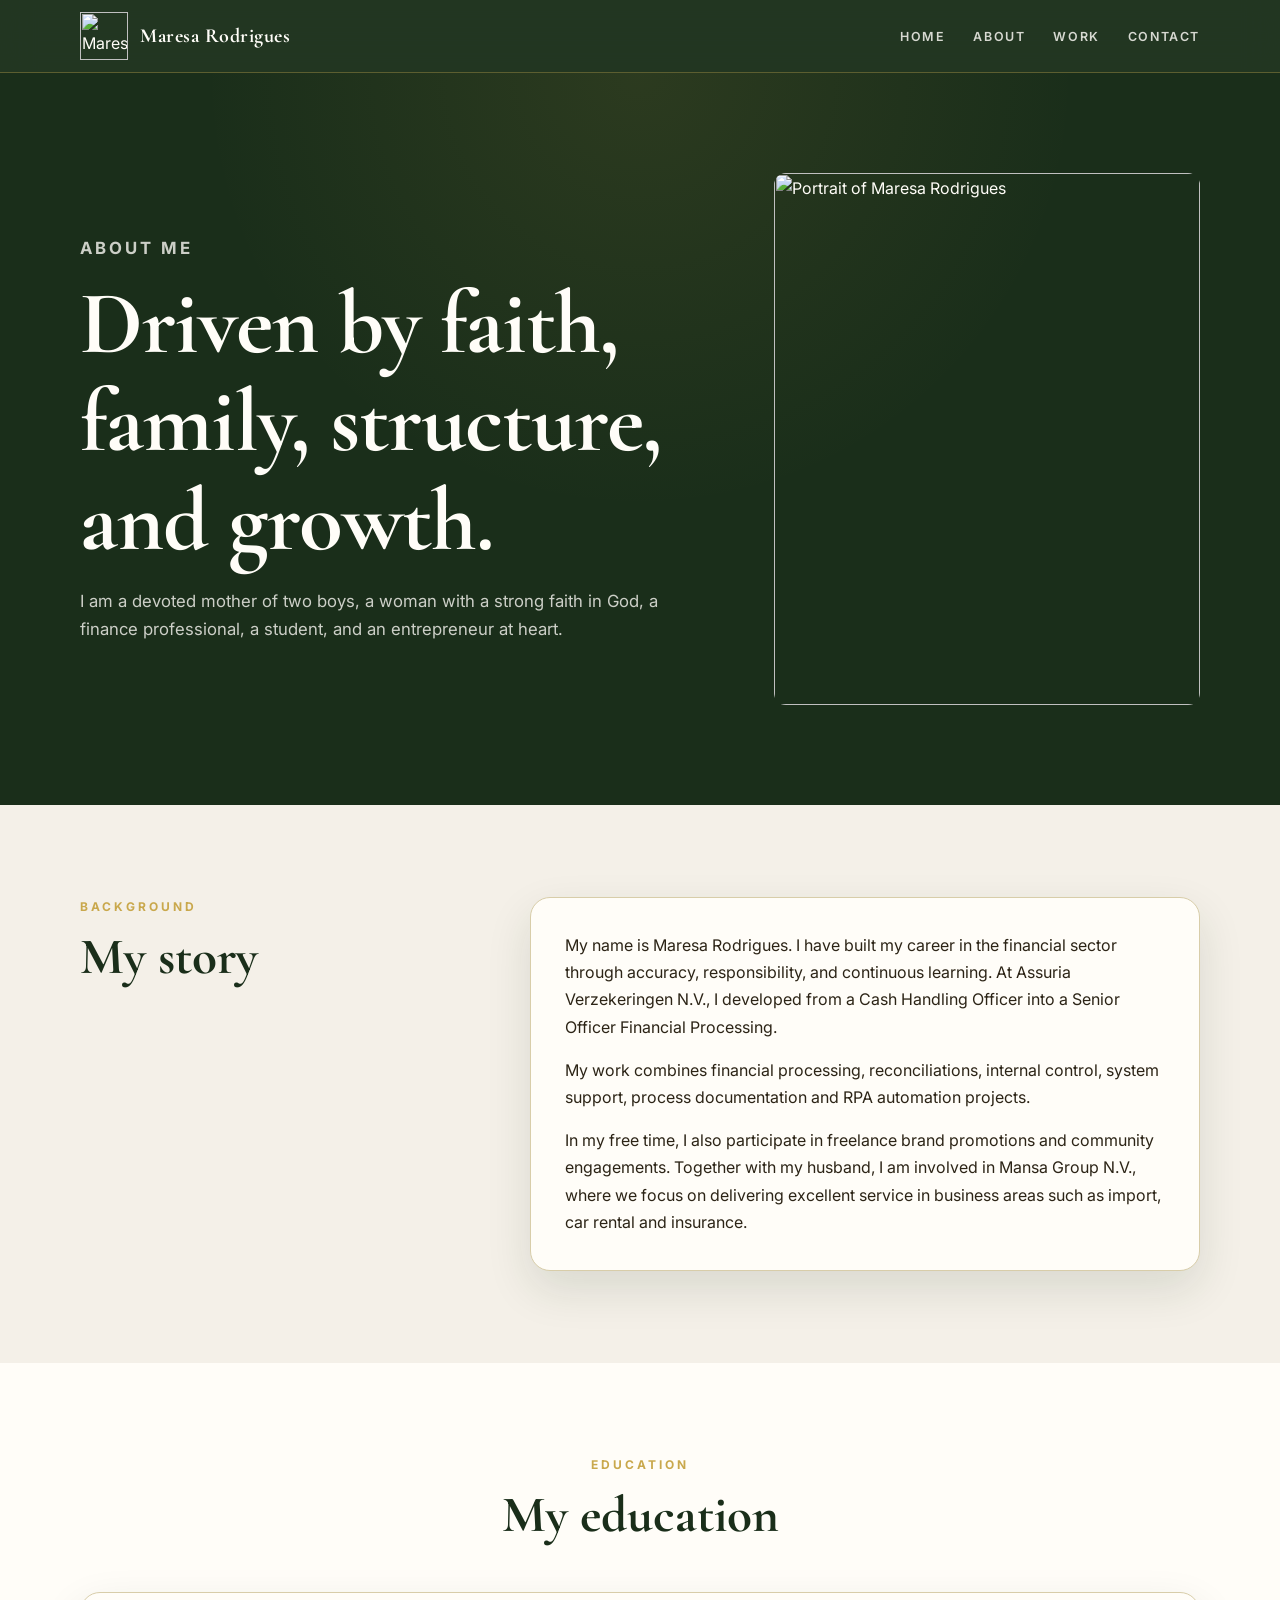
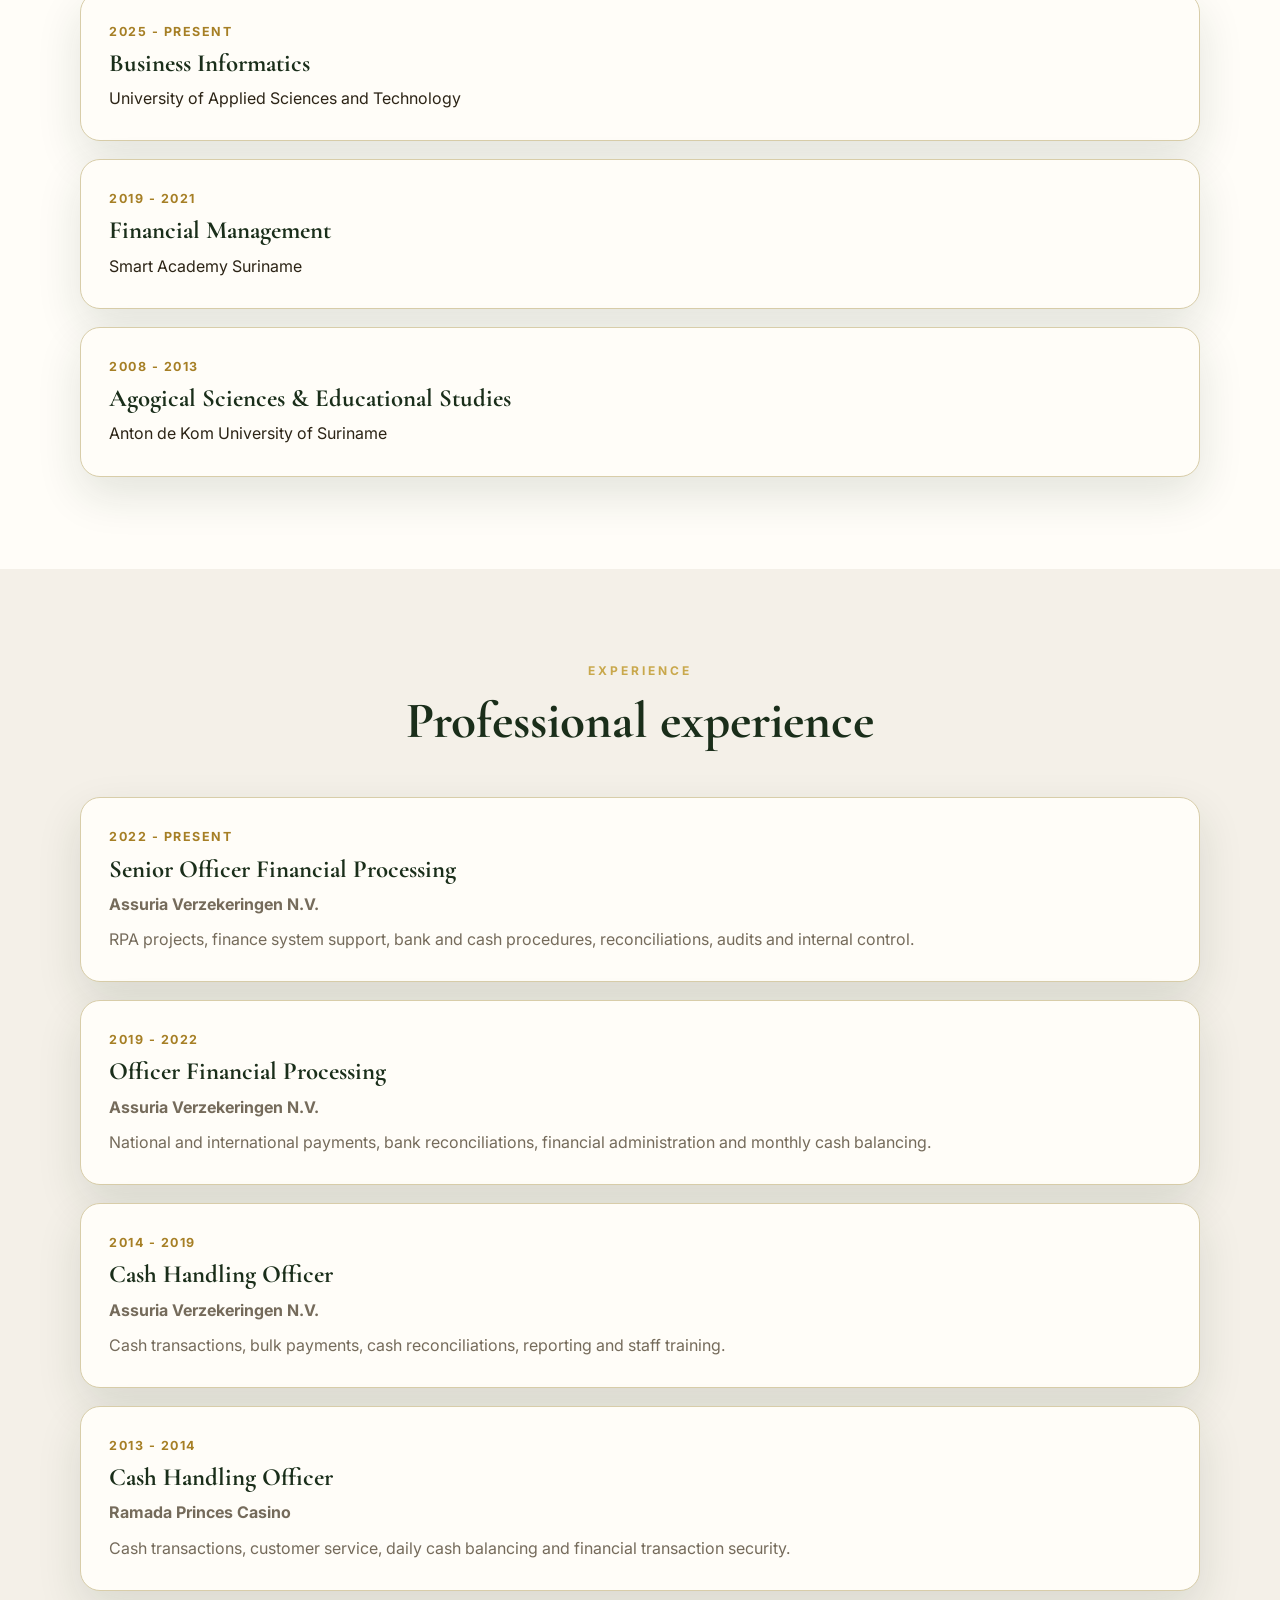
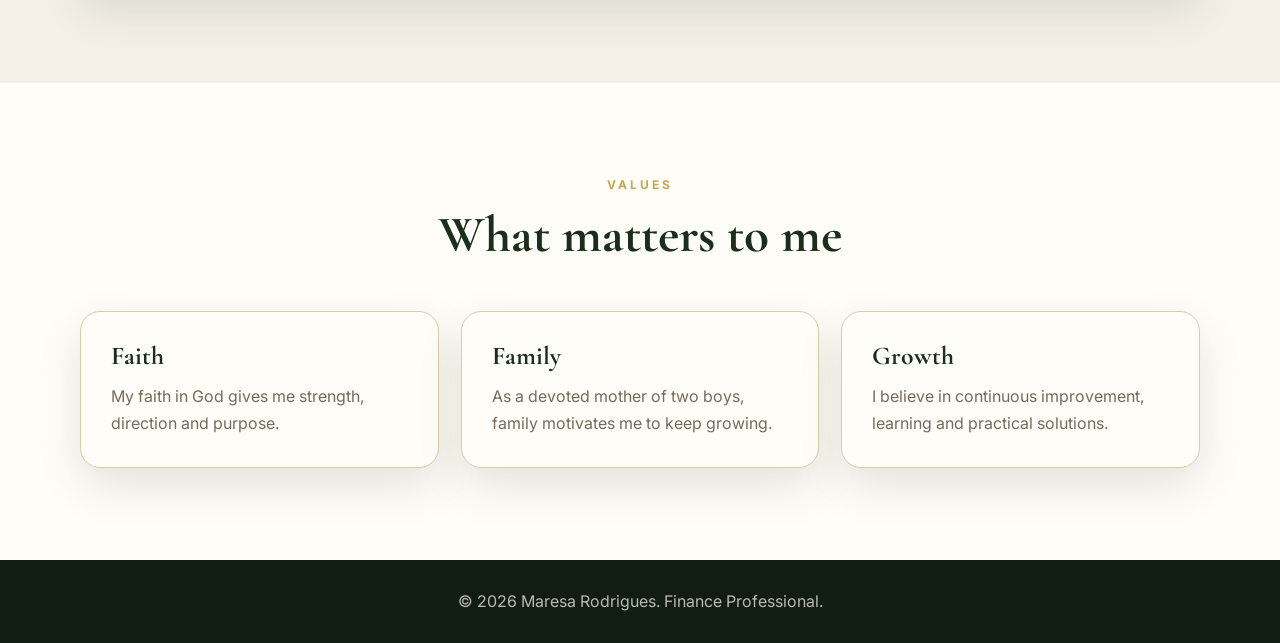
==== about.html @ 44589021 "Initial portfolio upload" ====
<html lang="en">
    <head>
  <head>
  <meta charset="utf-8"/>
  <meta content="width=device-width, initial-scale=1.0" name="viewport"/>
  <meta content="Digital portfolio of Maresa Rodrigues, Business Process and Automation Specialist." name="description"/>
  <meta content="Maresa Rodrigues" name="author"/>
  <link href="https://fonts.googleapis.com" rel="preconnect"/>
  <link crossorigin="" href="https://fonts.gstatic.com" rel="preconnect"/>
  <link href="https://fonts.googleapis.com/css2?family=Cormorant+Garamond:wght@500;600;700&amp;family=Inter:wght@300;400;500;600;700&amp;display=swap" rel="stylesheet"/>
  <link href="./css/main.css" rel="stylesheet"/>
  <link href="./css/about.css" rel="stylesheet"/>
  <title>
   About | Maresa Rodrigues
  </title>
 </head>
 <body>
  <header class="site-header">
   <div class="header-inner">
    <a class="logo" href="./index.html">
     <img alt="Maresa Rodrigues Logo" class="logo-image" src="./images/mmr-circle-logo-1.png"/>
     <span class="logo-name">
      Maresa Rodrigues
     </span>
    </a>
    <button aria-controls="site-nav" aria-expanded="false" class="menu-toggle" id="menu-toggle">
     <span>
     </span>
     <span>
     </span>
     <span>
     </span>
    </button>
    <nav class="site-nav" id="site-nav">
     <ul>
      <li>
       <a href="./index.html">
        Home
       </a>
      </li>
      <li>
       <a href="./about.html">
        About
       </a>
      </li>
      <li>
       <a href="./work.html">
        Work
       </a>
      </li>
      <li>
       <a href="./contact.html">
        Contact
       </a>
      </li>
     </ul>
    </nav>
   </div>
  </header>
  <main>
   <section class="page-hero">
    <div class="container page-hero-grid">
     <div>
      <p class="eyebrow">
       About me
      </p>
      <h1>
       Driven by faith, family, structure, and growth.
      </h1>
      <p>
       I am a devoted mother of two boys, a woman with a strong faith in God, a finance professional, a student, and an entrepreneur at heart.
      </p>
     </div>
     <img alt="Portrait of Maresa Rodrigues" class="page-portrait" src="./images/profile-pic-2.jpeg"/>
    </div>
   </section>
   <section class="section">
    <div class="container two-columns">
     <div>
      <p class="eyebrow">
       Background
      </p>
      <h2>
       My story
      </h2>
     </div>
     <div class="text-card">
      <p>
       My name is Maresa Rodrigues. I have built my career in the financial sector through accuracy, responsibility, and continuous learning. 
       At Assuria Verzekeringen N.V., I developed from a Cash Handling Officer into a Senior Officer Financial Processing.
      </p>
      <p>
       My work combines financial processing, reconciliations, internal control, system support, process documentation and RPA automation projects.
      </p>
      <p>
       In my free time, I also participate in freelance brand promotions and community engagements. 
       Together with my husband, I am involved in Mansa Group N.V., where we focus on delivering excellent service in business areas such as import, car rental and insurance.
      </p>
     </div>
    </div>
   </section>
   <section class="section soft-bg">
    <div class="container">
     <div class="section-header">
      <p class="eyebrow">
       Education
      </p>
      <h2>
       My education
      </h2>
     </div>
     <div class="timeline-list">
      <article class="timeline-card">
       <span>
        2025 - Present
       </span>
       <h3>
        Business Informatics
       </h3>
       <p>
        University of Applied Sciences and Technology
       </p>
      </article>
      <article class="timeline-card">
       <span>
        2019 - 2021
       </span>
       <h3>
        Financial Management
       </h3>
       <p>
        Smart Academy Suriname
       </p>
      </article>
      <article class="timeline-card">
       <span>
        2008 - 2013
       </span>
       <h3>
        Agogical Sciences &amp; Educational Studies
       </h3>
       <p>
        Anton de Kom University of Suriname
       </p>
      </article>
     </div>
    </div>
   </section>
<section class="section">
    <div class="container">
     <div class="section-header">
      <p class="eyebrow">
       Experience
      </p>
      <h2>
       Professional experience
      </h2>
     </div>
     <div class="experience-stack">
      <article class="experience-card">
       <span>
        2022 - Present
       </span>
       <h3>
        Senior Officer Financial Processing
       </h3>
       <p class="company">
        Assuria Verzekeringen N.V.
       </p>
       <p>
        RPA projects, finance system support, bank and cash procedures, reconciliations, audits and internal control.
       </p>
      </article>
      <article class="experience-card">
       <span>
        2019 - 2022
       </span>
       <h3>
        Officer Financial Processing
       </h3>
       <p class="company">
        Assuria Verzekeringen N.V.
       </p>
       <p>
        National and international payments, bank reconciliations, financial administration and monthly cash balancing.
       </p>
      </article>
      <article class="experience-card">
       <span>
        2014 - 2019
       </span>
       <h3>
        Cash Handling Officer
       </h3>
       <p class="company">
        Assuria Verzekeringen N.V.
       </p>
       <p>
        Cash transactions, bulk payments, cash reconciliations, reporting and staff training.
       </p>
      </article>
      <article class="experience-card">
       <span>
        2013 - 2014
       </span>
       <h3>
        Cash Handling Officer
       </h3>
       <p class="company">
        Ramada Princes Casino
       </p>
       <p>
        Cash transactions, customer service, daily cash balancing and financial transaction security.
       </p>
      </article>
     </div>
    </div>
   </section>
    <section class="section soft-bg">
    <div class="container">
     <div class="section-header">
      <p class="eyebrow">
       Values
      </p>
      <h2>
       What matters to me
      </h2>
     </div>
     <div class="cards-grid three">
      <article class="info-card">
       <h3>
        Faith
       </h3>
       <p>
        My faith in God gives me strength, direction and purpose.
       </p>
      </article>
      <article class="info-card">
       <h3>
        Family
       </h3>
       <p>
        As a devoted mother of two boys, family motivates me to keep growing.
       </p>
      </article>
      <article class="info-card">
       <h3>
        Growth
       </h3>
       <p>
        I believe in continuous improvement, learning and practical solutions.
       </p>
      </article>
     </div>
    </div>
   </section>
     </main>
  <footer class="site-footer">
   <p>
    &copy; 2026 Maresa Rodrigues. Finance Professional.
   </p>
  </footer>
  <script src="./js/main.js">
  </script>
</body>

</html>
---- css/main.css ----
:root {
  --clr-dark:#1a2e1a;
  --clr-dark-soft:#243324;
  --clr-cream:#f4f0e8;
  --clr-gold:#c9a84c;
  --clr-gold-dark:#a67f25;
  --clr-white:#fffdf8;
  --clr-text:#2c2416;
  --clr-muted:#756b5b;
  --clr-border:#d8cda9;
  --font-serif:"Cormorant Garamond", Georgia, serif;
  --font-sans:"Inter", Arial, sans-serif;
  --shadow:0 18px 45px rgba(26, 46, 26, .12);
  --radius:20px;
  --max-width:1120px
}
* {
  margin:0;
  padding:0;
  box-sizing:border-box
}
html {
  scroll-behavior:smooth
}
body {
  font-family:var(--font-sans);
  line-height:1.7;
  color:var(--clr-text);
  background-color:var(--clr-cream)
}
img {
  max-width:100%;
  display:block
}
a {
  color:inherit
}
.container {
  width:min(100% - 40px, var(--max-width));
  margin-inline:auto
}
.site-header {
  position:sticky;
  top:0;
  z-index:100;
  background-color:rgba(26, 46, 26, .96);
  border-bottom:1px solid rgba(201, 168, 76, .35);
  backdrop-filter:blur(16px)
}
.header-inner {
  width:min(100% - 40px, var(--max-width));
  height:72px;
  margin-inline:auto;
  display:flex;
  align-items:center;
  justify-content:space-between
}
.logo {
  display:flex;
  align-items:center;
  gap:12px;
  color:var(--clr-white);
  text-decoration:none
}
.logo-image {
  width:48px;
  height:48px;
  object-fit:contain;
  flex-shrink:0
}
.logo-name {
  font-family:var(--font-serif);
  font-size:1.25rem;
  font-weight:700;
  letter-spacing:.5px
}
.site-nav ul {
  list-style:none;
  display:flex;
  gap:28px
}
.site-nav a {
  color:rgba(255, 253, 248, .82);
  text-decoration:none;
  text-transform:uppercase;
  font-size:.78rem;
  font-weight:600;
  letter-spacing:1.6px;
  border-bottom:1px solid transparent;
  padding-bottom:4px
}
.site-nav a:hover {
  color:var(--clr-gold);
  border-bottom-color:var(--clr-gold)
}
.menu-toggle {
  display:none;
  background:transparent;
  border:0;
  cursor:pointer
}
.menu-toggle span {
  display:block;
  width:26px;
  height:2px;
  background:var(--clr-white);
  margin:6px 0
}
.hero, .page-hero {
  background:radial-gradient(circle at top, rgba(201, 168, 76, .10), transparent 45%), var(--clr-dark);
  color:var(--clr-white);
  padding:100px 0
}
.hero-grid, .page-hero-grid {
  display:grid;
  grid-template-columns:1.2fr .8fr;
  gap:56px;
  align-items:center
}
.eyebrow {
  color:var(--clr-gold);
  text-transform:uppercase;
  letter-spacing:3px;
  font-size:.75rem;
  font-weight:700;
  margin-bottom:12px
}
h1, h2, h3 {
  font-family:var(--font-serif);
  color:var(--clr-dark);
  line-height:1.1
}
.hero h1, .page-hero h1 {
  color:var(--clr-white);
  font-size:clamp(3rem, 7vw, 5.8rem);
  letter-spacing:-1px;
  margin-bottom:16px
}
.hero h2 {
  color:var(--clr-gold);
  font-size:clamp(1.5rem, 3vw, 2.4rem);
  margin-bottom:18px
}
.hero-text, .page-hero p {
  max-width:680px;
  color:rgba(255, 253, 248, .78);
  font-size:1.05rem
}
.hero-buttons {
  margin-top:32px;
  display:flex;
  gap:16px;
  flex-wrap:wrap
}
.btn {
  display:inline-block;
  padding:13px 28px;
  border-radius:999px;
  text-decoration:none;
  text-transform:uppercase;
  font-size:.78rem;
  font-weight:700;
  letter-spacing:1.4px;
  border:1px solid transparent;
  cursor:pointer
}
.btn-primary {
  background-color:var(--clr-gold);
  color:var(--clr-dark);
  border-color:var(--clr-gold)
}
.btn-primary:hover {
  background-color:var(--clr-gold-dark);
  border-color:var(--clr-gold-dark);
  color:var(--clr-white)
}
.btn-secondary {
  border-color:rgba(201, 168, 76, .55);
  color:var(--clr-white)
}
.btn-secondary:hover {
  border-color:var(--clr-gold);
  color:var(--clr-gold)
}
.hero-image-card {
  border:1px solid rgba(201, 168, 76, .45);
  padding:12px;
  border-radius:var(--radius);
  background:rgba(255, 253, 248, .06)
}
.hero-image-card img, .page-portrait {
  border-radius:calc(var(--radius) - 8px);
  aspect-ratio:4/5;
  object-fit:cover
}
.section {
  padding:92px 0
}
.soft-bg {
  background-color:var(--clr-white)
}
.section-header {
  text-align:center;
  max-width:720px;
  margin:0 auto 48px
}
.section-header h2, .section h2 {
  font-size:clamp(2rem, 4vw, 3.2rem)
}
.two-columns {
  display:grid;
  grid-template-columns:.75fr 1.25fr;
  gap:48px;
  align-items:start
}
.text-card, .info-card, .feature-card, .timeline-card, .experience-card {
  background:var(--clr-white);
  border:1px solid var(--clr-border);
  border-radius:var(--radius);
  box-shadow:var(--shadow)
}
.text-card {
  padding:34px
}
.text-card p+p {
  margin-top:16px
}
.cards-grid {
  display:grid;
  gap:22px
}
.cards-grid.three {
  grid-template-columns:repeat(3, 1fr)
}
.info-card {
  padding:30px
}
.info-card h3 {
  font-size:1.6rem;
  margin-bottom:12px
}
.info-card p {
  color:var(--clr-muted)
}
.feature-grid {
  display:grid;
  gap:28px
}
.feature-card {
  display:grid;
  grid-template-columns:.85fr 1fr;
  gap:30px;
  padding:22px;
  align-items:center
}
.feature-card img {
  border-radius:14px;
  aspect-ratio:4/3;
  object-fit:cover
}
.feature-card h3 {
  font-size:2rem;
  margin-bottom:12px
}
.feature-card p {
  color:var(--clr-muted)
}
.text-link {
  color:var(--clr-gold-dark);
  font-weight:700;
  display:inline-block;
  margin-top:14px
}
.pill-list {
  list-style:none;
  display:flex;
  flex-wrap:wrap;
  gap:14px;
  justify-content:center
}
.pill-list li {
  border:1px solid var(--clr-border);
  background-color:var(--clr-cream);
  color:var(--clr-dark);
  padding:11px 18px;
  border-radius:999px;
  font-weight:600
}
.site-footer {
  background-color:#111d11;
  color:rgba(255, 253, 248, .7);
  text-align:center;
  padding:28px 0
}
.timeline-list, .experience-stack {
  display:grid;
  gap:18px
}
.timeline-card, .experience-card {
  padding:28px
}
.timeline-card span, .experience-card span {
  color:var(--clr-gold-dark);
  font-size:.78rem;
  text-transform:uppercase;
  letter-spacing:1.5px;
  font-weight:700
}
.timeline-card h3, .experience-card h3 {
  font-size:1.55rem;
  margin:8px 0
}
.company {
  color:var(--clr-gold-dark);
  font-weight:700;
  margin-bottom:8px
}
@media(max-width:850px) {
  .menu-toggle {
    display:block
  }
  .site-nav {
    display:none;
    position:absolute;
    top:72px;
    left:0;
    right:0;
    background-color:var(--clr-dark);
    border-top:1px solid rgba(201, 168, 76, .25);
    padding:24px 20px
  }
  .site-nav.open {
    display:block
  }
  .site-nav ul {
    flex-direction:column;
    gap:18px
  }
  .hero-grid, .page-hero-grid, .two-columns, .feature-card {
    grid-template-columns:1fr
  }
  .cards-grid.three {
    grid-template-columns:1fr
  }
  .hero, .page-hero {
    padding:70px 0
  }
  .section {
    padding:64px 0
  }
}
@media(max-width:520px) {
  .logo-name {
    display:none
  }
  .hero-buttons {
    flex-direction:column
  }
  .btn {
    text-align:center
  }
}
---- css/about.css ----
.page-portrait {
  max-height:560px;
  width:100%
}
.eyebrow {
  color:var(--clr-gold);
  text-transform:uppercase;
  letter-spacing:3px;
  font-size:.75rem;
  font-weight:700;
  margin-bottom:12px
}
.experience-card p {
  color:var(--clr-muted)
}
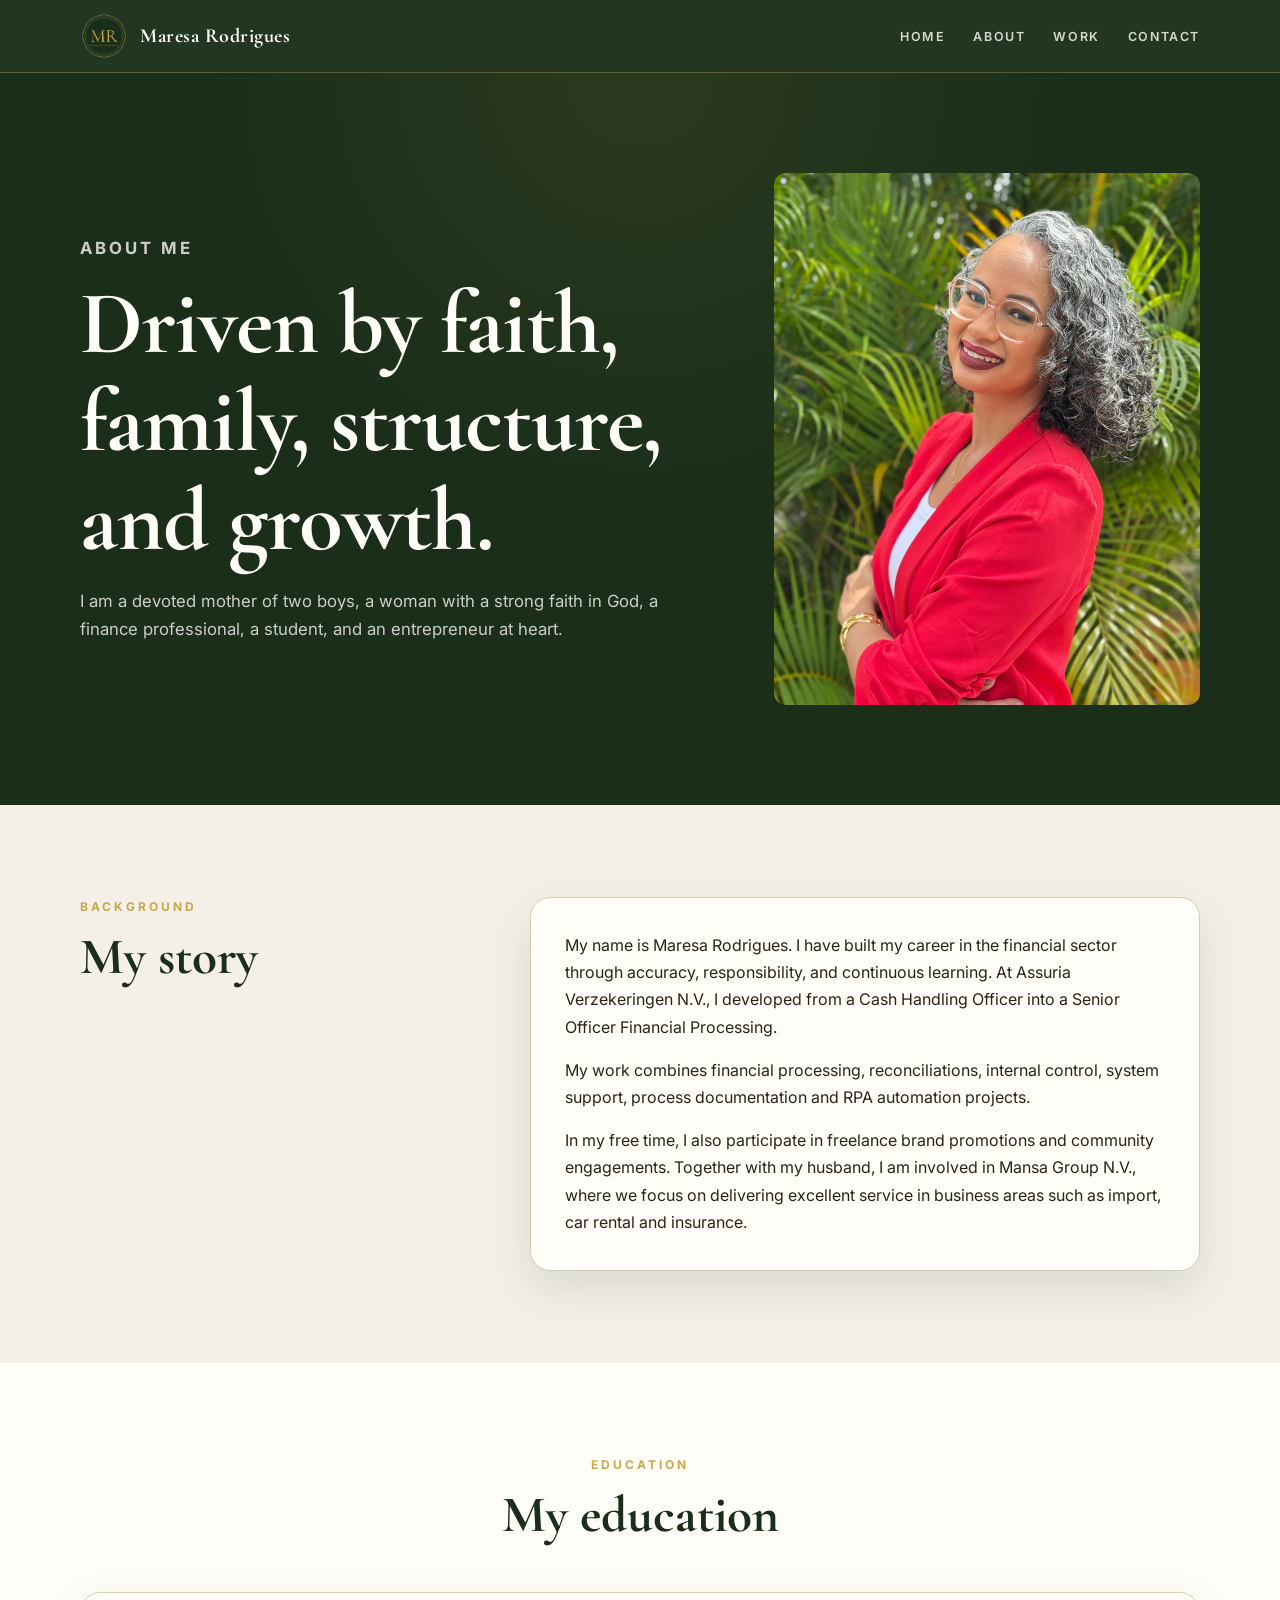
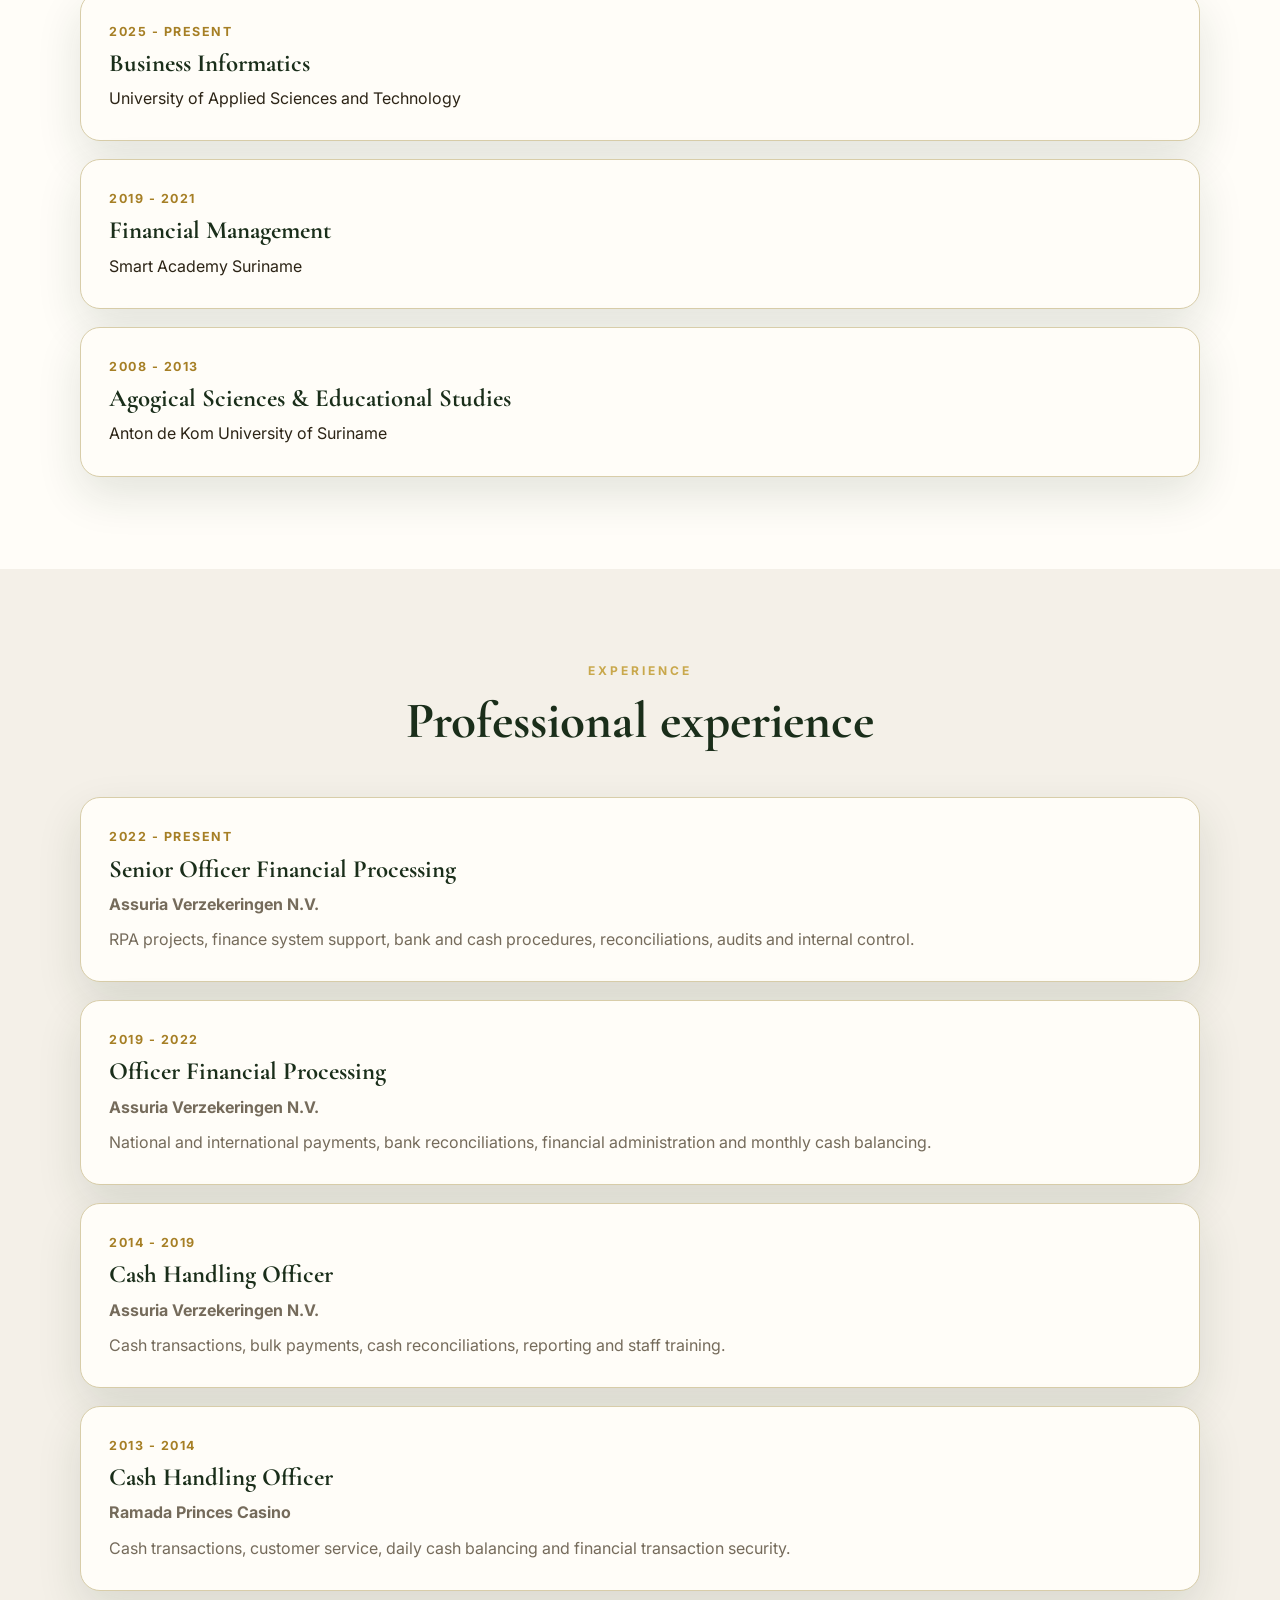
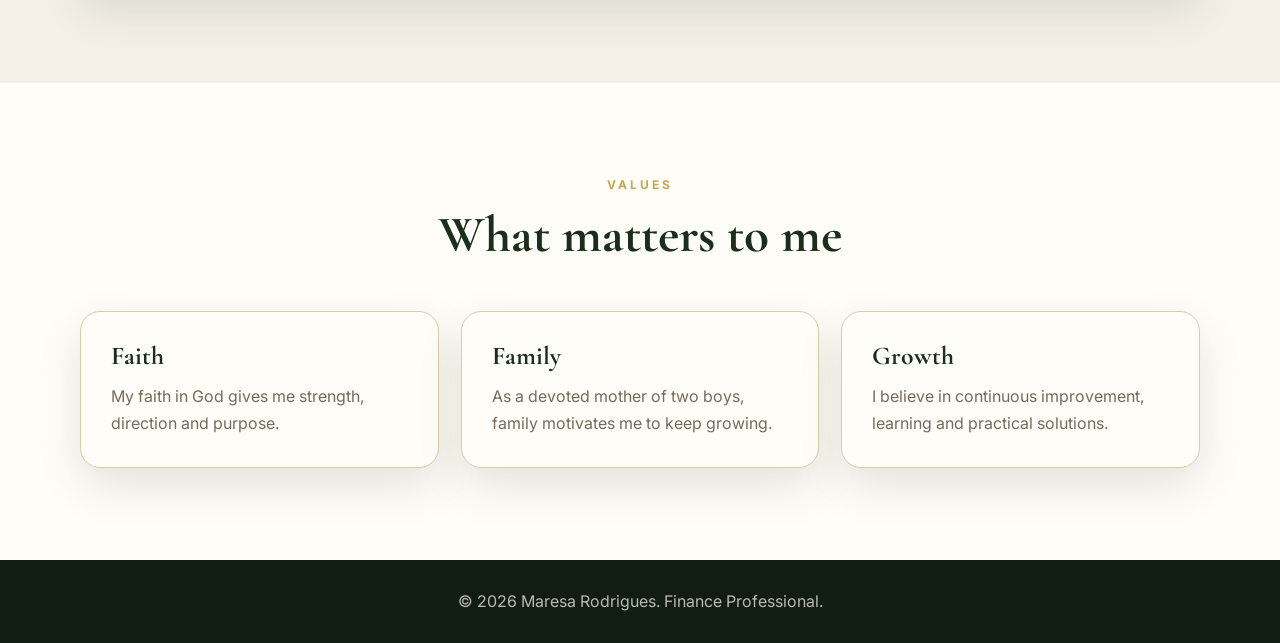
==== commit eb25ed86: "Update about.html" ====
--- a/about.html
+++ b/about.html
@@ -3,7 +3,7 @@
   <head>
   <meta charset="utf-8"/>
   <meta content="width=device-width, initial-scale=1.0" name="viewport"/>
-  <meta content="Digital portfolio of Maresa Rodrigues, Business Process and Automation Specialist." name="description"/>
+  <meta content="Digital portfolio of Maresa Rodrigues, Finance Professional." name="description"/>
   <meta content="Maresa Rodrigues" name="author"/>
   <link href="https://fonts.googleapis.com" rel="preconnect"/>
   <link crossorigin="" href="https://fonts.gstatic.com" rel="preconnect"/>
@@ -18,7 +18,7 @@
   <header class="site-header">
    <div class="header-inner">
     <a class="logo" href="./index.html">
-     <img alt="Maresa Rodrigues Logo" class="logo-image" src="./images/mmr-circle-logo-1.png"/>
+     <img alt="Maresa Rodrigues Logo" class="logo-image" src="./img/mmr-circle-logo-1.png"/>
      <span class="logo-name">
       Maresa Rodrigues
      </span>
@@ -71,7 +71,7 @@
        I am a devoted mother of two boys, a woman with a strong faith in God, a finance professional, a student, and an entrepreneur at heart.
       </p>
      </div>
-     <img alt="Portrait of Maresa Rodrigues" class="page-portrait" src="./images/profile-pic-2.jpeg"/>
+     <img alt="Portrait of Maresa Rodrigues" class="page-portrait" src="./img/profile-pic-2.jpeg"/>
     </div>
    </section>
    <section class="section">
@@ -264,4 +264,4 @@
   </script>
 </body>
 
-</html>+</html>
